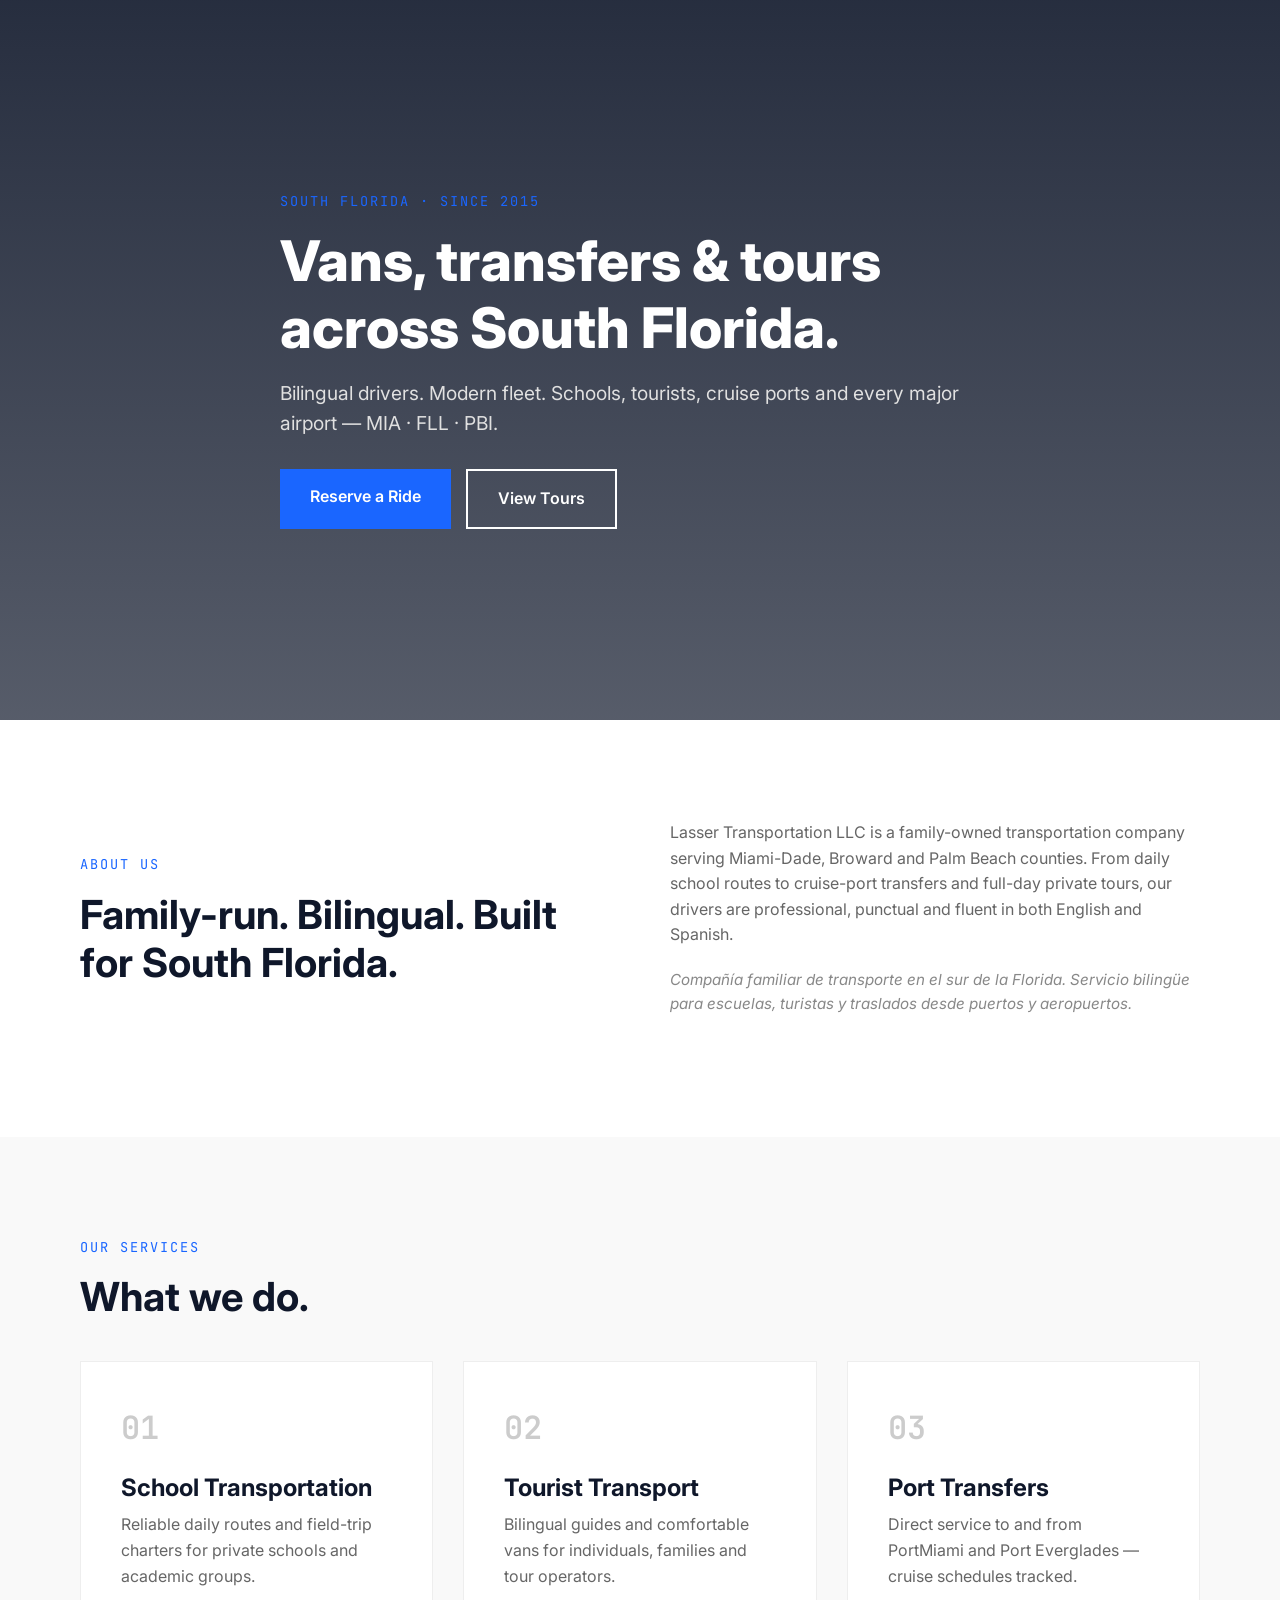
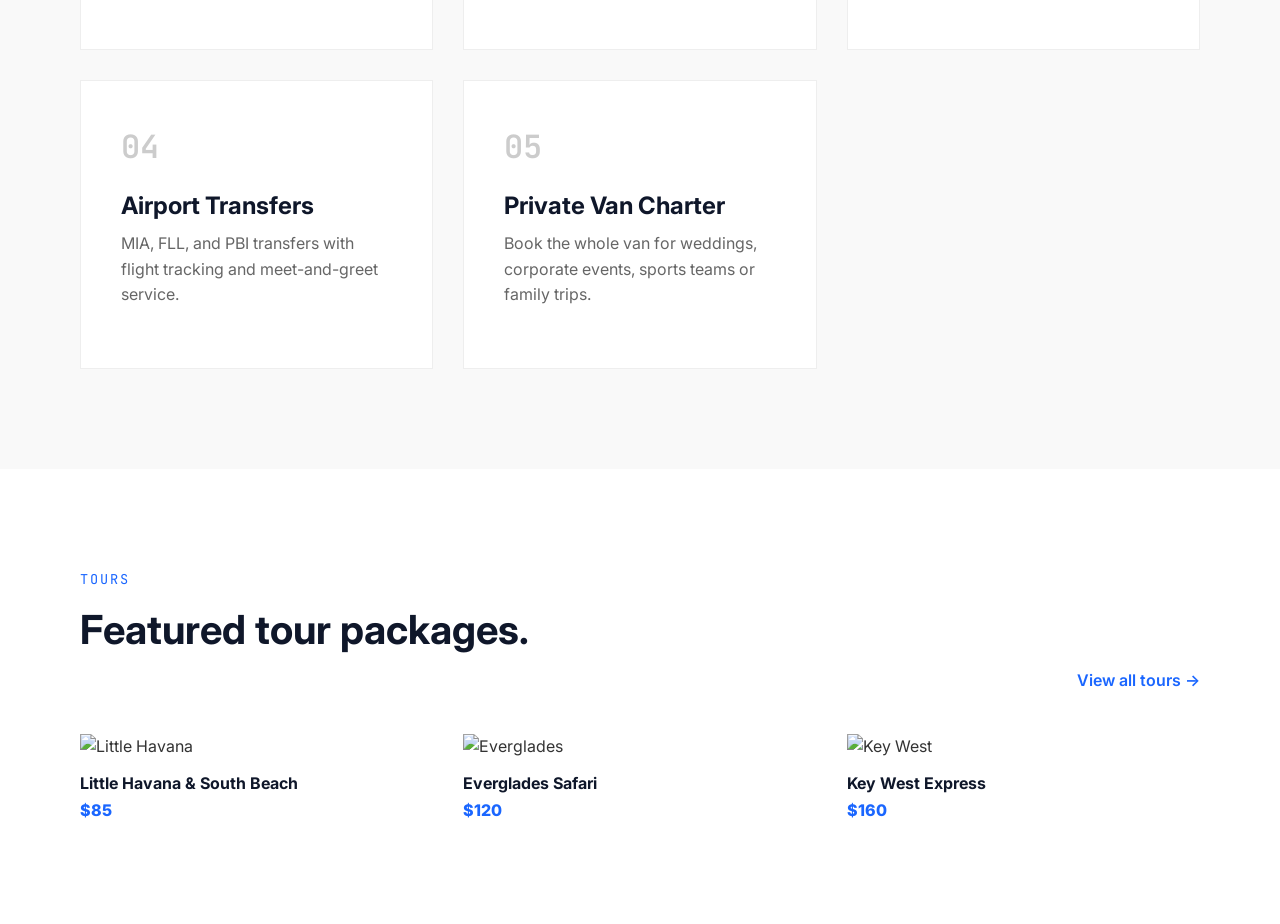
==== index.html @ 079dce26 "no more se also header fix" ====
<!DOCTYPE html>
<html lang="en">
<head>
  <meta charset="UTF-8" />
  <meta name="viewport" content="width=device-width, initial-scale=1.0" />
  <title>Lasser Transportation LLC — South Florida Vans, Tours & Transfers</title>
  
  <!-- FAVICON -->
  <link rel="icon" type="image/png" href="https://cdn.shopify.com/s/files/1/0771/9652/5726/files/bus-icon.png-modified.png?v=1783142462" />

  <meta name="description" content="Bilingual South Florida transportation: school routes, tourist tours, and airport/port transfers from Miami, Fort Lauderdale, and Palm Beach." />
  <meta property="og:title" content="Lasser Transportation LLC" />
  <meta property="og:description" content="Bilingual South Florida vans, tours, and airport/port transfers." />
  <meta property="og:type" content="website" />
  <link rel="canonical" href="https://lassertransportation.com/" />
  <link rel="preconnect" href="https://fonts.googleapis.com" />
  <link rel="preconnect" href="https://fonts.gstatic.com" crossorigin />
  <link href="https://fonts.googleapis.com/css2?family=Inter:wght@400;500;600;700;800;900&family=JetBrains+Mono:wght@400;600&display=swap" rel="stylesheet" />
  
  <link rel="stylesheet" href="css/style.css?v=9" />
</head>
<body>
  
  <div id="header-placeholder"></div>

  <section class="hero">
    <div class="hero-bg" style="background-image:url('https://images.unsplash.com/photo-1544620347-c4fd4a3d5957?w=1600&q=80');"></div>
    <div class="hero-overlay"></div>
    <div class="container hero-content">
      <span class="eyebrow">South Florida · Since 2015</span>
      <h1>Vans, transfers &amp; tours across South Florida.</h1>
      <p>Bilingual drivers. Modern fleet. Schools, tourists, cruise ports and every major airport — MIA · FLL · PBI.</p>
      <div class="hero-cta">
        <a href="bookings.html" class="btn btn-primary">Reserve a Ride</a>
        <a href="tours.html" class="btn btn-outline-light">View Tours</a>
      </div>
    </div>
  </section>

  <section class="section">
    <div class="container about-grid">
      <div>
        <span class="eyebrow dark">About Us</span>
        <h2>Family-run. Bilingual. Built for South Florida.</h2>
      </div>
      <div class="about-text">
        <p>Lasser Transportation LLC is a family-owned transportation company serving Miami-Dade, Broward and Palm Beach counties. From daily school routes to cruise-port transfers and full-day private tours, our drivers are professional, punctual and fluent in both English and Spanish.</p>
        <p class="es"><em>Compañía familiar de transporte en el sur de la Florida. Servicio bilingüe para escuelas, turistas y traslados desde puertos y aeropuertos.</em></p>
      </div>
    </div>
  </section>

  <section class="section section-alt">
    <div class="container">
      <span class="eyebrow dark">Our Services</span>
      <h2 class="section-title">What we do.</h2>
      <div class="services-grid">
        <article class="service-card">
          <span class="num">01</span>
          <h3>School Transportation</h3>
          <p>Reliable daily routes and field-trip charters for private schools and academic groups.</p>
        </article>
        <article class="service-card">
          <span class="num">02</span>
          <h3>Tourist Transport</h3>
          <p>Bilingual guides and comfortable vans for individuals, families and tour operators.</p>
        </article>
        <article class="service-card">
          <span class="num">03</span>
          <h3>Port Transfers</h3>
          <p>Direct service to and from PortMiami and Port Everglades — cruise schedules tracked.</p>
        </article>
        <article class="service-card">
          <span class="num">04</span>
          <h3>Airport Transfers</h3>
          <p>MIA, FLL, and PBI transfers with flight tracking and meet-and-greet service.</p>
        </article>
        <article class="service-card">
          <span class="num">05</span>
          <h3>Private Van Charter</h3>
          <p>Book the whole van for weddings, corporate events, sports teams or family trips.</p>
        </article>
      </div>
    </div>
  </section>

  <section class="section">
    <div class="container">
      <div class="row-between">
        <div>
          <span class="eyebrow dark">Tours</span>
          <h2 class="section-title">Featured tour packages.</h2>
        </div>
        <a href="tours.html" class="link-arrow">View all tours →</a>
      </div>
      <div class="tour-preview">
        <a href="tours.html" class="tour-thumb">
          <img src="https://images.unsplash.com/photo-1535498730771-e735b998cd64?w=800&q=80" alt="Little Havana" />
          <h4>Little Havana &amp; South Beach</h4><span>$85</span>
        </a>
        <a href="tours.html" class="tour-thumb">
          <img src="https://images.unsplash.com/photo-1509316785289-025f5b846b35?w=800&q=80" alt="Everglades" />
          <h4>Everglades Safari</h4><span>$120</span>
        </a>
        <a href="tours.html" class="tour-thumb">
          <img src="https://images.unsplash.com/photo-1590419690008-905895e8fe0d?w=800&q=80" alt="Key West" />
          <h4>Key West Express</h4><span>$160</span>
        </a>
      </div>
    </div>
  </section>

  <div id="footer-placeholder"></div>

  <!-- HIDDEN DUMMY FORM TO FORCE NETLIFY DETECTION -->
  <form name="bookings" netlify hidden>
    <input type="text" name="name" />
    <input type="email" name="email" />
    <input type="tel" name="phone" />
    <input type="text" name="date" />
    <input type="number" name="passengers" />
    <input type="text" name="service" />
    <input type="text" name="pickup" />
    <input type="text" name="dropoff" />
    <textarea name="notes"></textarea>
  </form>

  <script src="js/main.js"></script>
</body>
</html>
---- css/style.css ----
/* ======================================================= */
/* 1. BASE VARIABLES & EXACT THEME COLORS                  */
/* ======================================================= */
:root {
  --nav-dark: #0f172a; 
  --brand-blue: #1a66ff; 
  --text-dark: #333333;
  --text-light: #666666;
  --bg-light: #f9f9f9;
  --white: #ffffff;
  --font-main: 'Inter', Arial, sans-serif;
  --font-mono: 'JetBrains Mono', monospace;
}

* {
  margin: 0;
  padding: 0;
  box-sizing: border-box;
}

body {
  font-family: var(--font-main);
  color: var(--text-dark);
  line-height: 1.6;
  background-color: var(--white);
  overflow-x: hidden;
}

.container {
  max-width: 1200px;
  margin: 0 auto;
  padding: 0 40px;
}

/* ======================================================= */
/* 2. TYPOGRAPHY & BUTTONS                                 */
/* ======================================================= */
h1, h2, h3, h4 {
  color: var(--nav-dark);
  line-height: 1.2;
  margin-bottom: 15px;
}

h1 { font-size: 3.5rem; font-weight: 800; color: var(--white); }
h2 { font-size: 2.5rem; font-weight: 700; }
h3 { font-size: 1.5rem; font-weight: 700; margin-bottom: 10px; }

p { margin-bottom: 20px; color: var(--text-light); }
p.es { color: #888; font-size: 0.95rem; }

.eyebrow {
  display: block;
  font-family: var(--font-mono);
  font-size: 0.85rem;
  text-transform: uppercase;
  letter-spacing: 2px;
  color: var(--brand-blue); 
  margin-bottom: 15px;
}
.eyebrow.dark { color: var(--brand-blue); }

.btn {
  display: inline-block;
  padding: 15px 30px;
  font-weight: 600;
  text-decoration: none;
  transition: all 0.3s ease;
  cursor: pointer;
  border-radius: 0; 
}
.btn-primary {
  background-color: var(--brand-blue); 
  color: var(--white);
}
.btn-primary:hover {
  background-color: #0d4ed8; 
}
.btn-outline-light {
  border: 2px solid var(--white);
  color: var(--white);
}
.btn-outline-light:hover {
  background-color: var(--white);
  color: var(--nav-dark);
}

.link-arrow {
  color: var(--brand-blue);
  text-decoration: none;
  font-weight: 600;
}
.link-arrow:hover { text-decoration: underline; }

/* ======================================================= */
/* 3. NEW DESKTOP HEADER (EXACT 3-COLUMN IMAGE MATCH)      */
/* ======================================================= */
.site-header {
  background-color: #ffffff;
  width: 100%;
  border-bottom: 1px solid #e2e8f0;
  position: relative;
  z-index: 9999;
}

.header-inner {
  display: flex;
  justify-content: space-between;
  align-items: center;
  padding: 0 40px; 
  height: 90px; 
  max-width: 100%;
}

.header-left { flex: 1; display: flex; justify-content: flex-start; }
.header-center { flex: 1; display: flex; justify-content: center; }
.header-right { flex: 1; display: flex; justify-content: flex-end; align-items: center; gap: 20px; }

.nav-logo {
  font-size: 22px;
  font-weight: 900;
  color: #0f172a; 
  text-decoration: none;
  letter-spacing: -0.5px;
}
.logo-llc {
  color: #1a66ff; 
}

.nav-links {
  display: flex;
  gap: 35px;
}
.nav-links a {
  text-decoration: none;
  color: #0f172a;
  font-weight: 700;
  font-size: 13px;
  letter-spacing: 1.5px;
}
.nav-links a:hover, .nav-links a.active {
  color: #1a66ff;
}

.lang-toggle {
  display: inline-flex;
  background-color: #f1f5f9;
  border-radius: 30px;
  padding: 4px;
}
.lang-toggle a {
  text-decoration: none;
  color: #94a3b8;
  font-weight: 800;
  font-size: 11px;
  padding: 8px 16px;
  border-radius: 20px;
  transition: all 0.2s ease;
}
.lang-toggle a.active {
  background-color: #ffffff;
  color: #0f172a;
  box-shadow: 0 1px 3px rgba(0,0,0,0.1);
}

.btn-reserve {
  background-color: #0f172a;
  color: #ffffff;
  text-decoration: none;
  font-weight: 800;
  font-size: 12px;
  letter-spacing: 2px;
  padding: 16px 32px;
  border-radius: 0;
  transition: background 0.3s;
}
.btn-reserve:hover {
  background-color: #000000;
}

/* ======================================================= */
/* 4. HERO SECTION                                         */
/* ======================================================= */
.hero {
  position: relative;
  min-height: 80vh;
  display: flex;
  align-items: center;
}
.hero-bg {
  position: absolute;
  top: 0; left: 0; width: 100%; height: 100%;
  background-size: cover;
  background-position: center;
}
.hero-overlay {
  position: absolute;
  top: 0; left: 0; width: 100%; height: 100%;
  background: linear-gradient(rgba(15, 23, 42, 0.9), rgba(15, 23, 42, 0.7)); 
}
.hero-content {
  position: relative;
  z-index: 2;
  color: var(--white);
  max-width: 800px;
}
.hero-content p {
  color: #e0e0e0;
  font-size: 1.2rem;
  margin-bottom: 30px;
}
.hero-cta {
  display: flex;
  gap: 15px;
}

/* ======================================================= */
/* 5. SECTIONS & GRIDS                                     */
/* ======================================================= */
.section { padding: 100px 0; }
.section-alt { background-color: var(--bg-light); }
.section-title { margin-bottom: 40px; }

.row-between {
  display: flex;
  justify-content: space-between;
  align-items: flex-end;
  margin-bottom: 40px;
}

.about-grid {
  display: grid;
  grid-template-columns: 1fr 1fr;
  gap: 60px;
  align-items: center;
}

.services-grid {
  display: grid;
  grid-template-columns: repeat(auto-fit, minmax(300px, 1fr));
  gap: 30px;
}
.service-card {
  background: var(--white);
  padding: 40px;
  border: 1px solid #eee;
  border-radius: 0;
  transition: transform 0.3s, box-shadow 0.3s;
}
.service-card:hover {
  transform: translateY(-5px);
  box-shadow: 0 10px 30px rgba(0,0,0,0.05);
}
.service-card .num {
  font-family: var(--font-mono);
  color: #cccccc;
  font-size: 2rem;
  font-weight: 600;
  display: block;
  margin-bottom: 20px;
}

.tour-preview {
  display: grid;
  grid-template-columns: repeat(3, 1fr);
  gap: 30px;
}
.tour-thumb {
  text-decoration: none;
  color: inherit;
  display: block;
}
.tour-thumb img {
  width: 100%;
  height: 250px;
  object-fit: cover;
  border-radius: 0;
  margin-bottom: 15px;
}
.tour-thumb h4 { margin-bottom: 5px; }
.tour-thumb span { color: var(--brand-blue); font-weight: 800; }

/* ======================================================= */
/* 6. DESKTOP PROTECTION (HIDES MOBILE MENUS ON DESKTOP)   */
/* ======================================================= */
.custom-mobile-btn,
.custom-mobile-menu,
.mobile-menu-btn {
  display: none !important;
}

/* ======================================================= */
/* 7. STRICTLY MOBILE OVERRIDES (PHONES & TABLETS ONLY)    */
/* ======================================================= */
@media screen and (max-width: 992px) {
  
  html, body {
    overflow-x: hidden !important;
    width: 100vw !important;
    max-width: 100% !important;
  }
  
  .site-header {
    width: 100% !important;
  }

  /* Organize the top bar */
  .header-inner {
    padding: 15px 20px !important; 
    height: auto !important;
    display: flex !important;
    justify-content: space-between !important; 
    align-items: center !important;
    flex-wrap: nowrap !important;
  }
  
  /* Size the logo down slightly */
  .nav-logo {
    font-size: 17px !important;
    white-space: nowrap !important;
  }

  /* Completely hide the big desktop text links */
  .nav-links {
    display: none !important; 
  }
  
  /* DECLUTTER: Hide everything on the right side by default */
  .header-right > * {
    display: none !important;
  }

  /* SHOW ONLY: Our specific, clean hamburger menu icon */
  .header-right .custom-mobile-btn {
    display: block !important;
    background: transparent !important;
    border: none !important;
    font-size: 28px !important;
    color: #0f172a !important;
    cursor: pointer !important;
    padding: 0 !important;
    margin: 0 !important;
    line-height: 1 !important;
  }

  /* The Dropdown Menu styling (Clean, dark, elegant) */
  .custom-mobile-menu {
    display: none !important; 
    position: absolute;
    top: 100%;
    left: 0;
    width: 100%;
    background-color: #0f172a;
    flex-direction: column;
    text-align: center;
    padding: 10px 0;
    box-shadow: 0 10px 20px rgba(0,0,0,0.2);
    z-index: 99999;
  }
  
  /* Shown when the button is clicked */
  .custom-mobile-menu.active {
    display: flex !important;
  }
  
  .custom-mobile-menu a {
    color: #ffffff;
    font-size: 14px;
    font-weight: 700;
    padding: 15px 20px;
    text-decoration: none;
    border-bottom: 1px solid rgba(255, 255, 255, 0.1);
    text-transform: uppercase;
    letter-spacing: 1px;
  }
  
  .custom-mobile-menu a:last-child {
    border-bottom: none;
  }

  /* Special styling for the cloned Reserve button inside the menu */
  .custom-mobile-menu a.mobile-reserve-link {
    background-color: var(--brand-blue);
    color: var(--white);
    margin: 15px 20px;
    border-radius: 4px;
    border-bottom: none;
    padding: 15px;
  }
  
  h1 { font-size: 2.2rem !important; }
  h2, h2.section-title { font-size: 1.8rem !important; }
  
  .hero-content {
    padding-top: 60px;
    padding-bottom: 60px;
  }
  .hero-cta {
    flex-direction: column;
  }
  
  .about-grid, .services-grid, .tour-preview, .row-between {
    display: flex !important;
    flex-direction: column !important;
    align-items: flex-start !important;
    gap: 30px !important;
  }

  .service-card, .tour-thumb {
    width: 100% !important;
  }
}
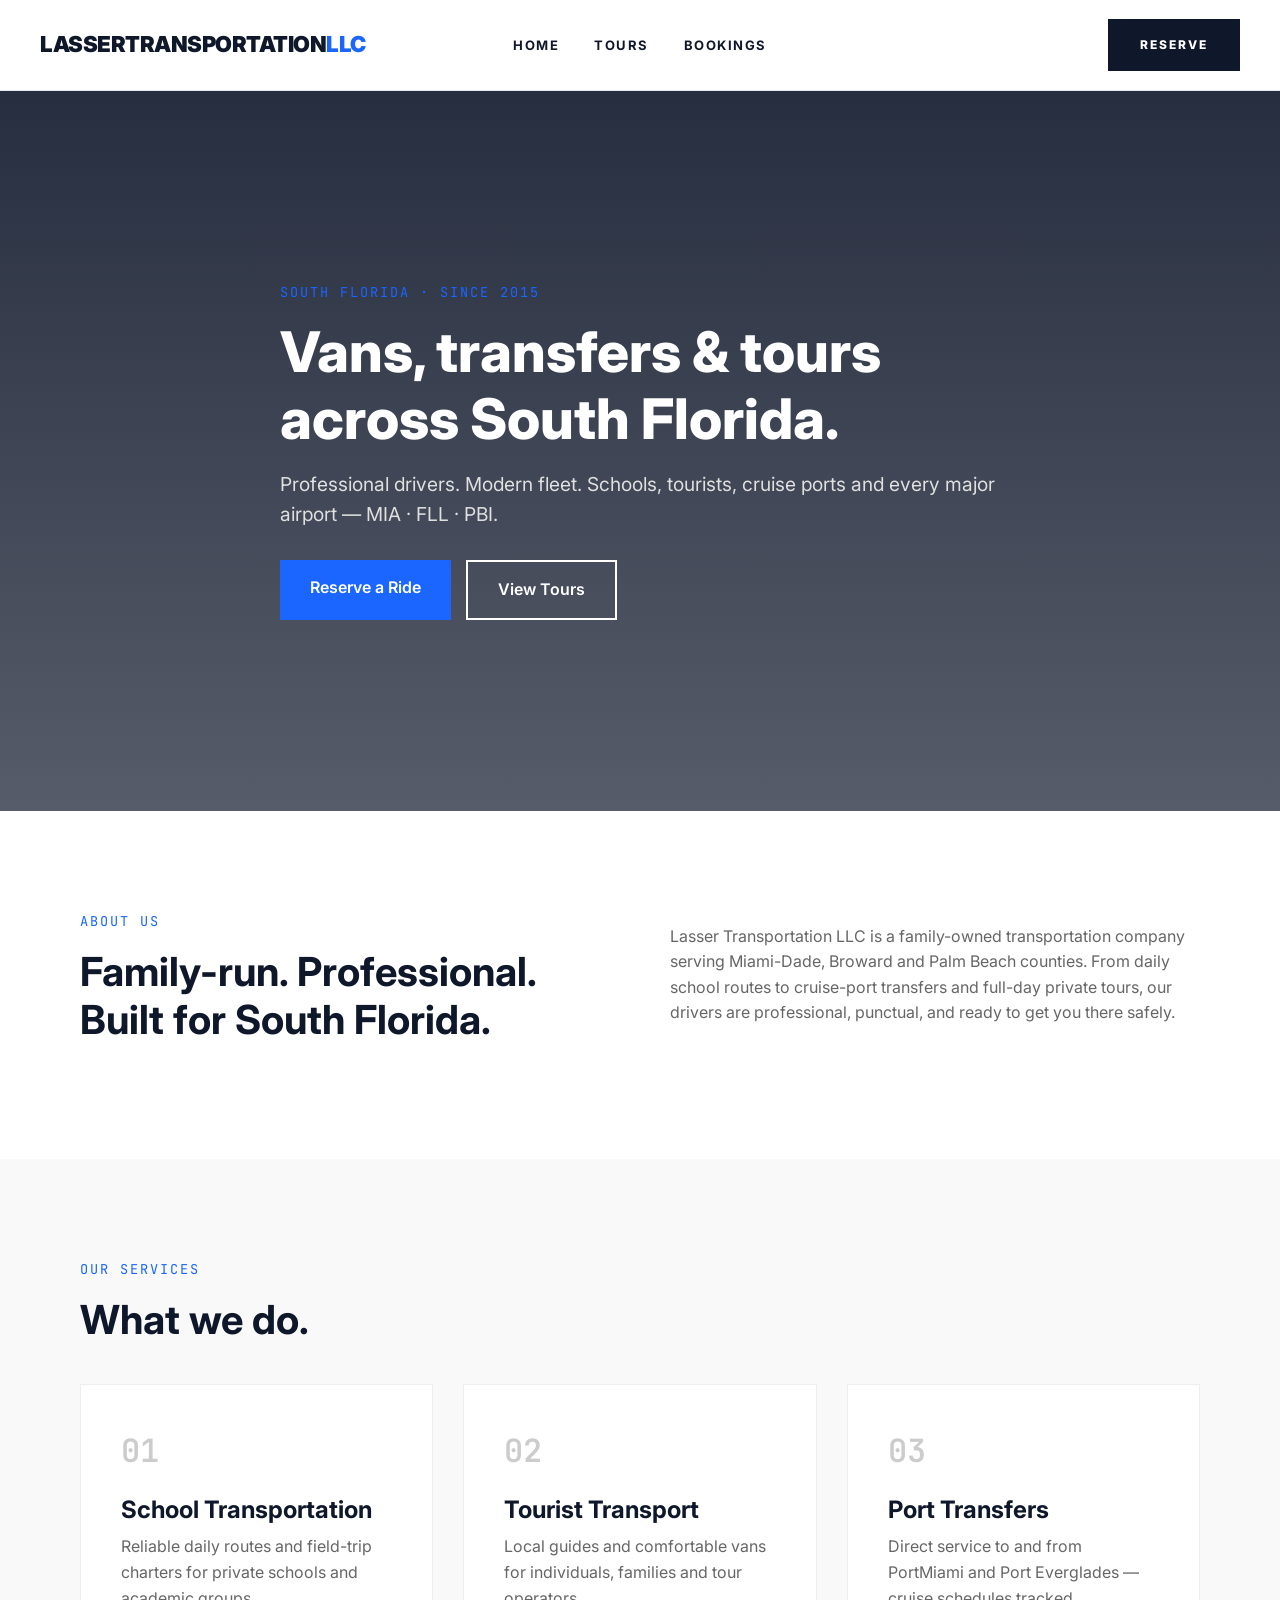
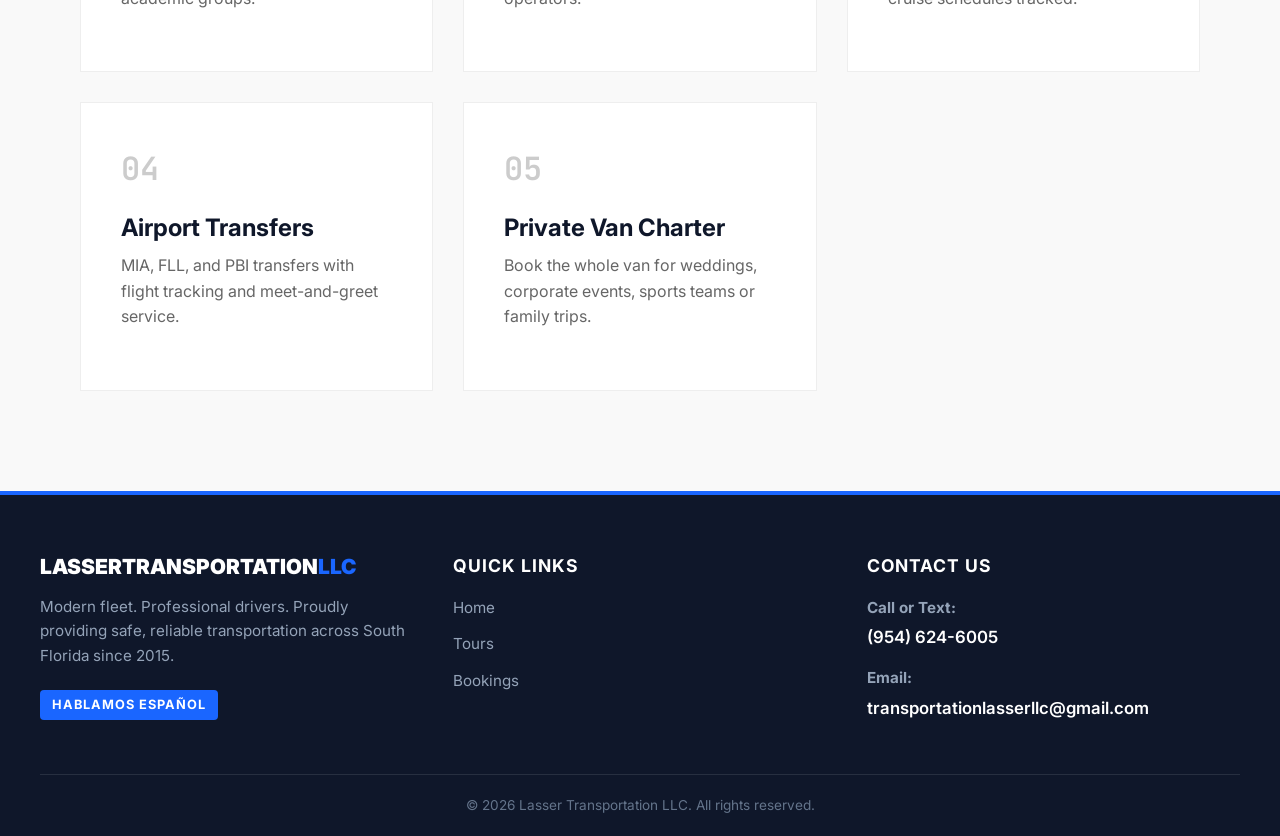
==== commit 857456de: "tours" ====
--- a/index.html
+++ b/index.html
@@ -8,19 +8,20 @@
   <!-- FAVICON -->
   <link rel="icon" type="image/png" href="https://cdn.shopify.com/s/files/1/0771/9652/5726/files/bus-icon.png-modified.png?v=1783142462" />
 
-  <meta name="description" content="Bilingual South Florida transportation: school routes, tourist tours, and airport/port transfers from Miami, Fort Lauderdale, and Palm Beach." />
+  <meta name="description" content="South Florida transportation: school routes, tourist tours, and airport/port transfers from Miami, Fort Lauderdale, and Palm Beach." />
   <meta property="og:title" content="Lasser Transportation LLC" />
-  <meta property="og:description" content="Bilingual South Florida vans, tours, and airport/port transfers." />
+  <meta property="og:description" content="South Florida vans, tours, and airport/port transfers." />
   <meta property="og:type" content="website" />
   <link rel="canonical" href="https://lassertransportation.com/" />
   <link rel="preconnect" href="https://fonts.googleapis.com" />
   <link rel="preconnect" href="https://fonts.gstatic.com" crossorigin />
   <link href="https://fonts.googleapis.com/css2?family=Inter:wght@400;500;600;700;800;900&family=JetBrains+Mono:wght@400;600&display=swap" rel="stylesheet" />
   
-  <link rel="stylesheet" href="css/style.css?v=9" />
+  <link rel="stylesheet" href="css/style.css?v=11" />
 </head>
 <body>
   
+  <!-- THE HEADER WILL BE INJECTED RIGHT HERE BY MAIN.JS -->
   <div id="header-placeholder"></div>
 
   <section class="hero">
@@ -29,7 +30,7 @@
     <div class="container hero-content">
       <span class="eyebrow">South Florida · Since 2015</span>
       <h1>Vans, transfers &amp; tours across South Florida.</h1>
-      <p>Bilingual drivers. Modern fleet. Schools, tourists, cruise ports and every major airport — MIA · FLL · PBI.</p>
+      <p>Professional drivers. Modern fleet. Schools, tourists, cruise ports and every major airport — MIA · FLL · PBI.</p>
       <div class="hero-cta">
         <a href="bookings.html" class="btn btn-primary">Reserve a Ride</a>
         <a href="tours.html" class="btn btn-outline-light">View Tours</a>
@@ -41,11 +42,10 @@
     <div class="container about-grid">
       <div>
         <span class="eyebrow dark">About Us</span>
-        <h2>Family-run. Bilingual. Built for South Florida.</h2>
+        <h2>Family-run. Professional. Built for South Florida.</h2>
       </div>
       <div class="about-text">
-        <p>Lasser Transportation LLC is a family-owned transportation company serving Miami-Dade, Broward and Palm Beach counties. From daily school routes to cruise-port transfers and full-day private tours, our drivers are professional, punctual and fluent in both English and Spanish.</p>
-        <p class="es"><em>Compañía familiar de transporte en el sur de la Florida. Servicio bilingüe para escuelas, turistas y traslados desde puertos y aeropuertos.</em></p>
+        <p>Lasser Transportation LLC is a family-owned transportation company serving Miami-Dade, Broward and Palm Beach counties. From daily school routes to cruise-port transfers and full-day private tours, our drivers are professional, punctual, and ready to get you there safely.</p>
       </div>
     </div>
   </section>
@@ -63,7 +63,7 @@
         <article class="service-card">
           <span class="num">02</span>
           <h3>Tourist Transport</h3>
-          <p>Bilingual guides and comfortable vans for individuals, families and tour operators.</p>
+          <p>Local guides and comfortable vans for individuals, families and tour operators.</p>
         </article>
         <article class="service-card">
           <span class="num">03</span>
@@ -80,32 +80,6 @@
           <h3>Private Van Charter</h3>
           <p>Book the whole van for weddings, corporate events, sports teams or family trips.</p>
         </article>
-      </div>
-    </div>
-  </section>
-
-  <section class="section">
-    <div class="container">
-      <div class="row-between">
-        <div>
-          <span class="eyebrow dark">Tours</span>
-          <h2 class="section-title">Featured tour packages.</h2>
-        </div>
-        <a href="tours.html" class="link-arrow">View all tours →</a>
-      </div>
-      <div class="tour-preview">
-        <a href="tours.html" class="tour-thumb">
-          <img src="https://images.unsplash.com/photo-1535498730771-e735b998cd64?w=800&q=80" alt="Little Havana" />
-          <h4>Little Havana &amp; South Beach</h4><span>$85</span>
-        </a>
-        <a href="tours.html" class="tour-thumb">
-          <img src="https://images.unsplash.com/photo-1509316785289-025f5b846b35?w=800&q=80" alt="Everglades" />
-          <h4>Everglades Safari</h4><span>$120</span>
-        </a>
-        <a href="tours.html" class="tour-thumb">
-          <img src="https://images.unsplash.com/photo-1590419690008-905895e8fe0d?w=800&q=80" alt="Key West" />
-          <h4>Key West Express</h4><span>$160</span>
-        </a>
       </div>
     </div>
   </section>
--- a/css/style.css
+++ b/css/style.css
@@ -16,6 +16,31 @@
   margin: 0;
   padding: 0;
   box-sizing: border-box;
+}
+
+/* ======================================================= */
+/* CUSTOM SCROLLBAR (Camouflaged & Modern)                 */
+/* ======================================================= */
+html {
+  /* For Firefox */
+  scrollbar-width: thin;
+  scrollbar-color: #cbd5e1 #ffffff; 
+}
+
+/* For Chrome, Edge, and Safari */
+::-webkit-scrollbar {
+  width: 12px; 
+}
+::-webkit-scrollbar-track {
+  background: #ffffff; 
+}
+::-webkit-scrollbar-thumb {
+  background-color: #cbd5e1; 
+  border-radius: 10px;
+  border: 3px solid #ffffff; 
+}
+::-webkit-scrollbar-thumb:hover {
+  background-color: #94a3b8; 
 }
 
 body {
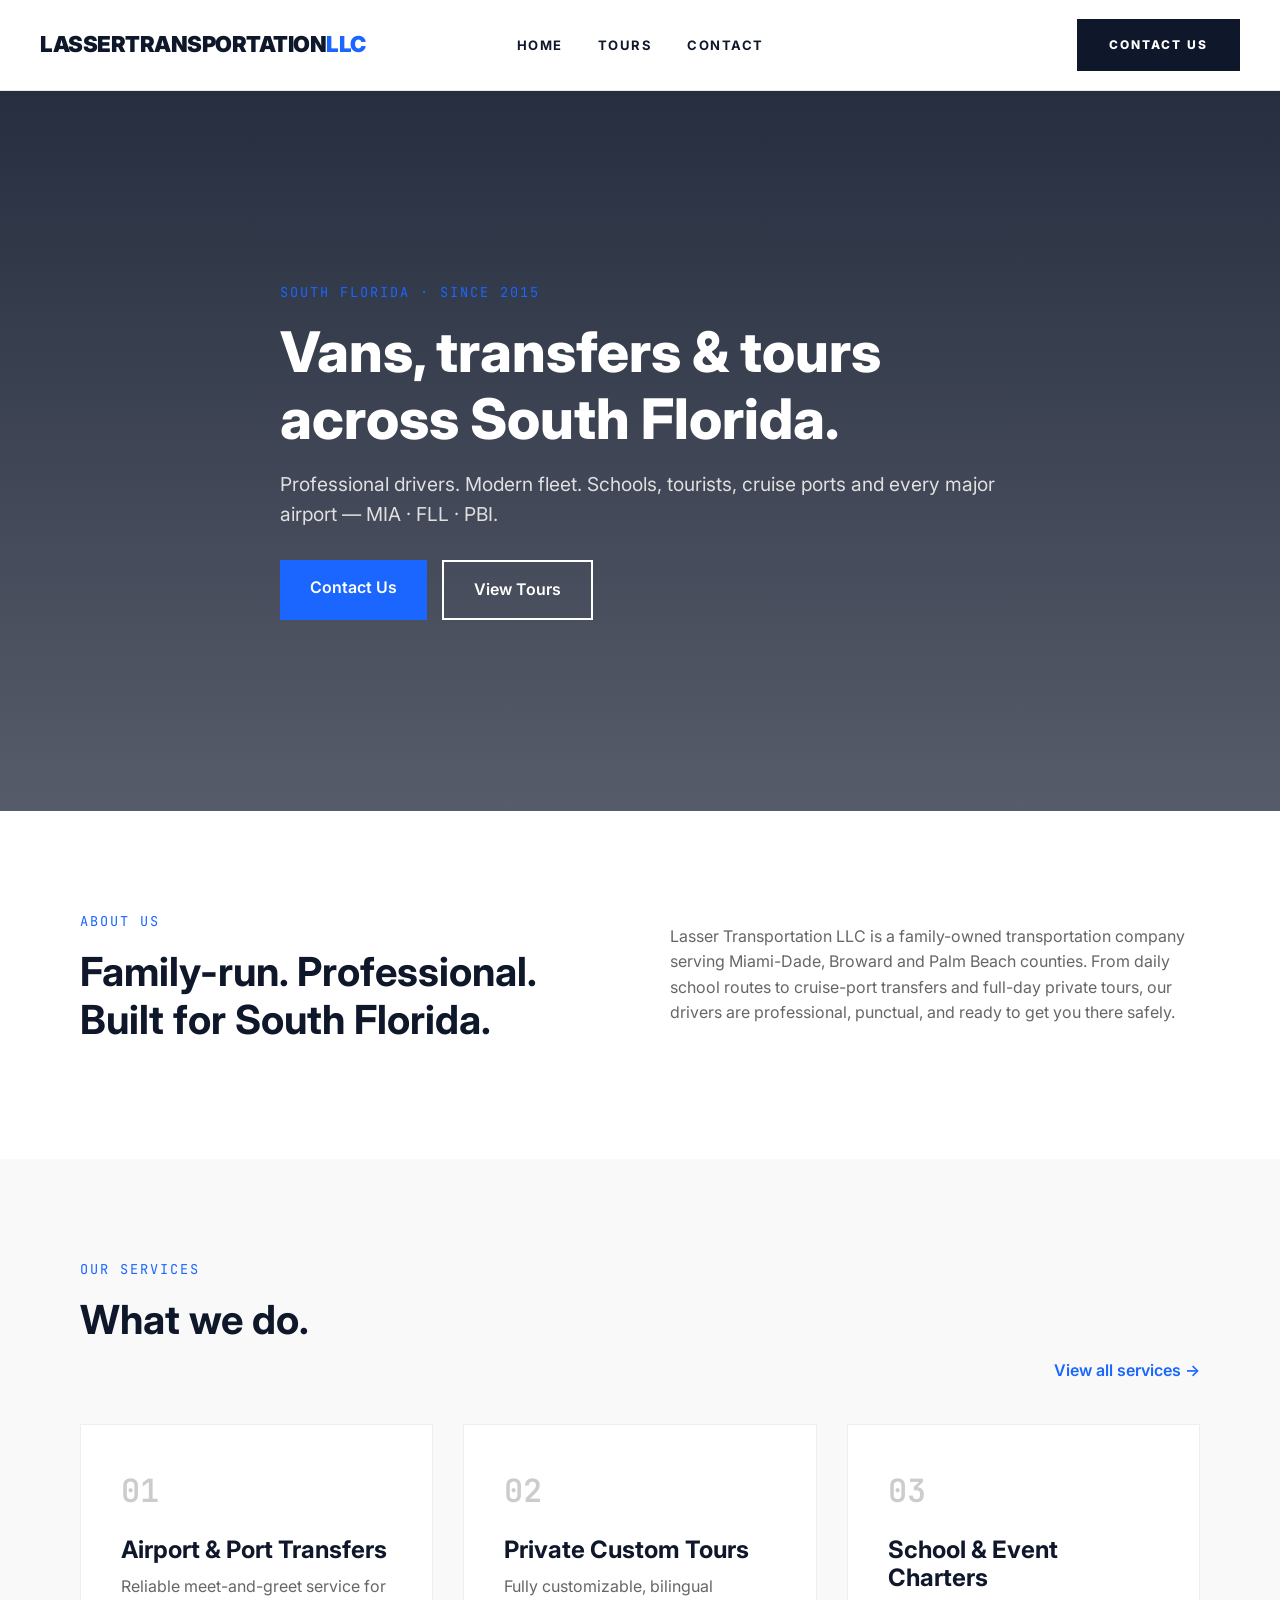
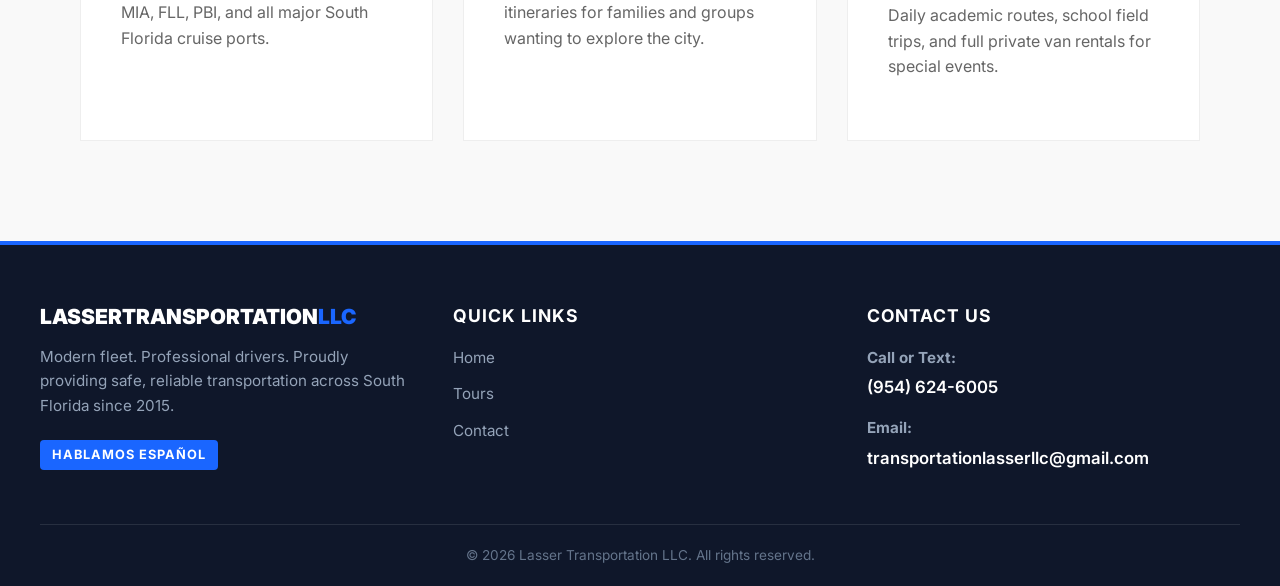
==== commit e0c85204: "index updatr" ====
--- a/index.html
+++ b/index.html
@@ -17,7 +17,8 @@
   <link rel="preconnect" href="https://fonts.gstatic.com" crossorigin />
   <link href="https://fonts.googleapis.com/css2?family=Inter:wght@400;500;600;700;800;900&family=JetBrains+Mono:wght@400;600&display=swap" rel="stylesheet" />
   
-  <link rel="stylesheet" href="css/style.css?v=11" />
+  <!-- CACHE BUSTER -->
+  <link rel="stylesheet" href="css/style.css?v=17" />
 </head>
 <body>
   
@@ -32,7 +33,8 @@
       <h1>Vans, transfers &amp; tours across South Florida.</h1>
       <p>Professional drivers. Modern fleet. Schools, tourists, cruise ports and every major airport — MIA · FLL · PBI.</p>
       <div class="hero-cta">
-        <a href="bookings.html" class="btn btn-primary">Reserve a Ride</a>
+        <!-- UPDATED LINK TO CONTACT PAGE -->
+        <a href="contact.html" class="btn btn-primary">Contact Us</a>
         <a href="tours.html" class="btn btn-outline-light">View Tours</a>
       </div>
     </div>
@@ -50,35 +52,35 @@
     </div>
   </section>
 
+  <!-- REMODELED SERVICES RECAP SECTION -->
   <section class="section section-alt">
     <div class="container">
-      <span class="eyebrow dark">Our Services</span>
-      <h2 class="section-title">What we do.</h2>
+      <div class="row-between">
+        <div>
+          <span class="eyebrow dark">Our Services</span>
+          <h2 class="section-title">What we do.</h2>
+        </div>
+        <!-- LINK READY FOR YOUR NEXT PAGE -->
+        <a href="services.html" class="link-arrow">View all services →</a>
+      </div>
+      
       <div class="services-grid">
         <article class="service-card">
           <span class="num">01</span>
-          <h3>School Transportation</h3>
-          <p>Reliable daily routes and field-trip charters for private schools and academic groups.</p>
+          <h3>Airport & Port Transfers</h3>
+          <p>Reliable meet-and-greet service for MIA, FLL, PBI, and all major South Florida cruise ports.</p>
         </article>
+        
         <article class="service-card">
           <span class="num">02</span>
-          <h3>Tourist Transport</h3>
-          <p>Local guides and comfortable vans for individuals, families and tour operators.</p>
+          <h3>Private Custom Tours</h3>
+          <p>Fully customizable, bilingual itineraries for families and groups wanting to explore the city.</p>
         </article>
+        
         <article class="service-card">
           <span class="num">03</span>
-          <h3>Port Transfers</h3>
-          <p>Direct service to and from PortMiami and Port Everglades — cruise schedules tracked.</p>
-        </article>
-        <article class="service-card">
-          <span class="num">04</span>
-          <h3>Airport Transfers</h3>
-          <p>MIA, FLL, and PBI transfers with flight tracking and meet-and-greet service.</p>
-        </article>
-        <article class="service-card">
-          <span class="num">05</span>
-          <h3>Private Van Charter</h3>
-          <p>Book the whole van for weddings, corporate events, sports teams or family trips.</p>
+          <h3>School & Event Charters</h3>
+          <p>Daily academic routes, school field trips, and full private van rentals for special events.</p>
         </article>
       </div>
     </div>
@@ -86,19 +88,6 @@
 
   <div id="footer-placeholder"></div>
 
-  <!-- HIDDEN DUMMY FORM TO FORCE NETLIFY DETECTION -->
-  <form name="bookings" netlify hidden>
-    <input type="text" name="name" />
-    <input type="email" name="email" />
-    <input type="tel" name="phone" />
-    <input type="text" name="date" />
-    <input type="number" name="passengers" />
-    <input type="text" name="service" />
-    <input type="text" name="pickup" />
-    <input type="text" name="dropoff" />
-    <textarea name="notes"></textarea>
-  </form>
-
   <script src="js/main.js"></script>
 </body>
 </html>
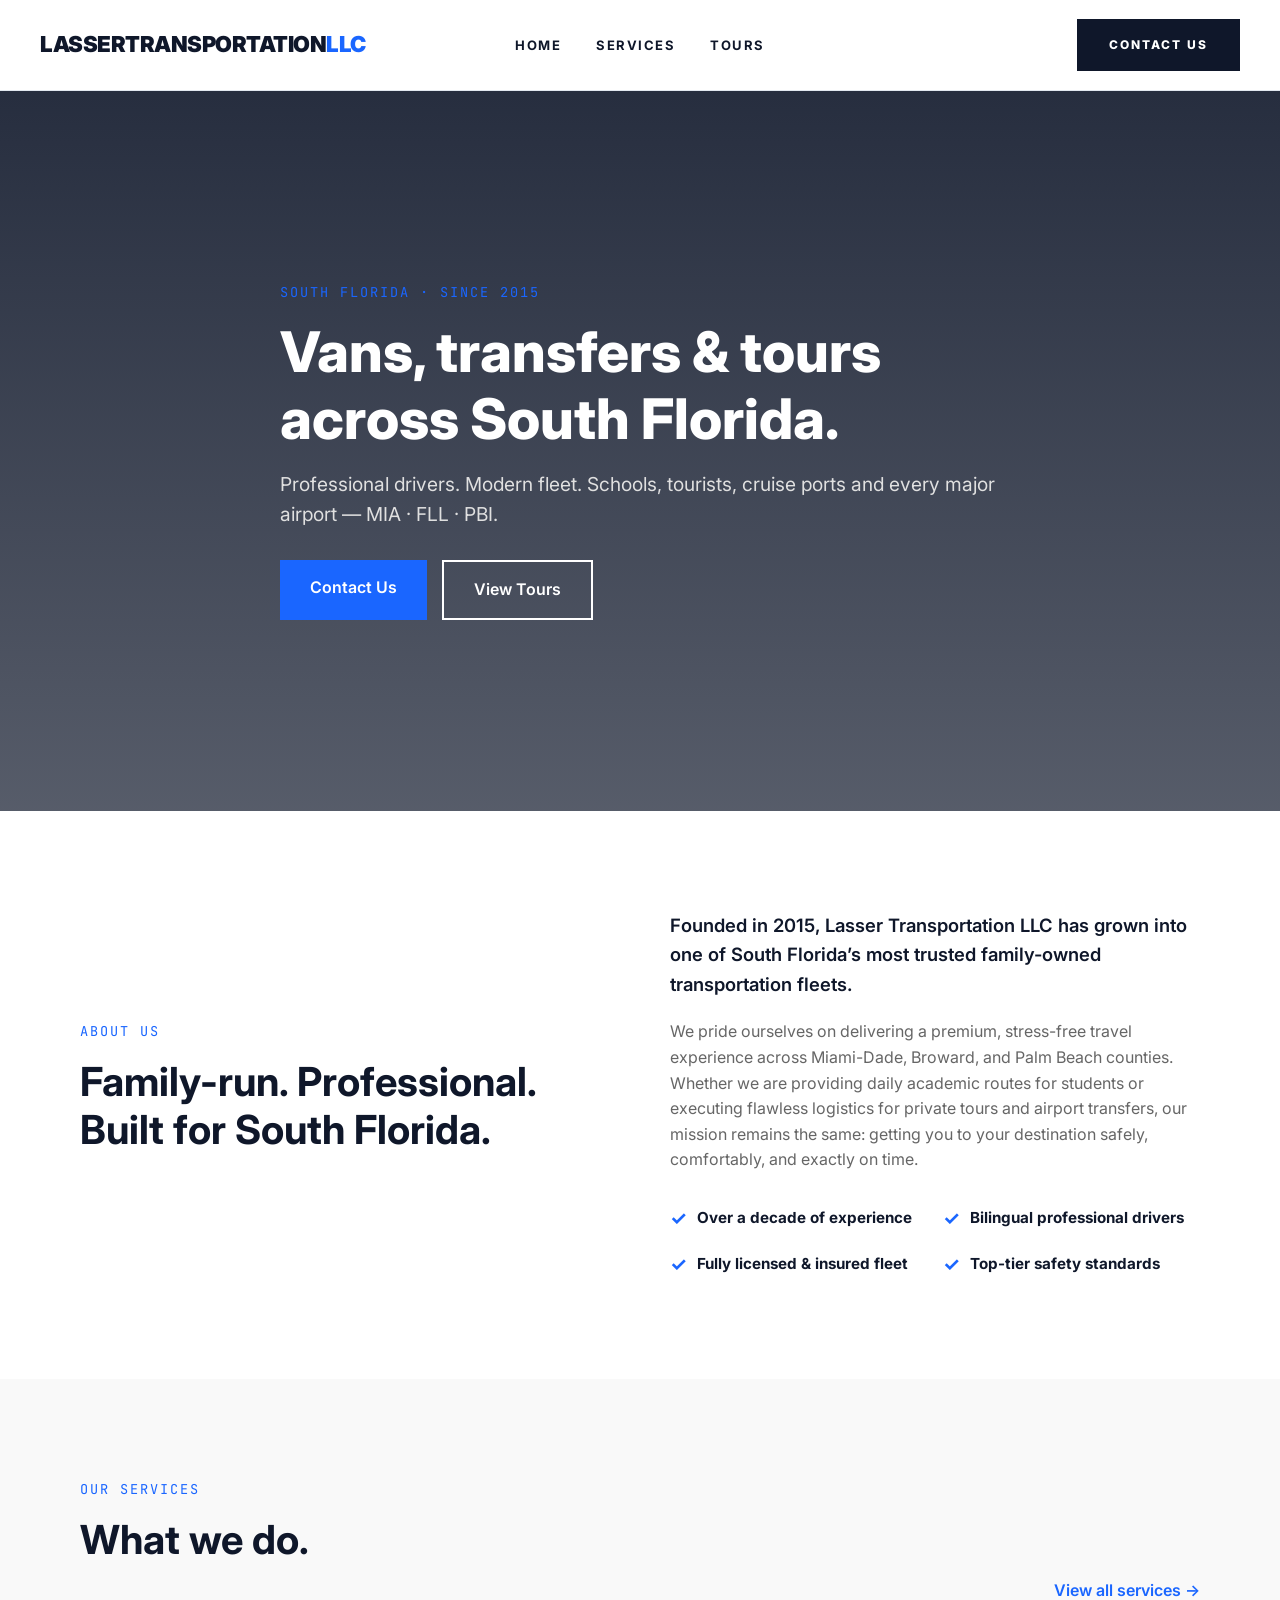
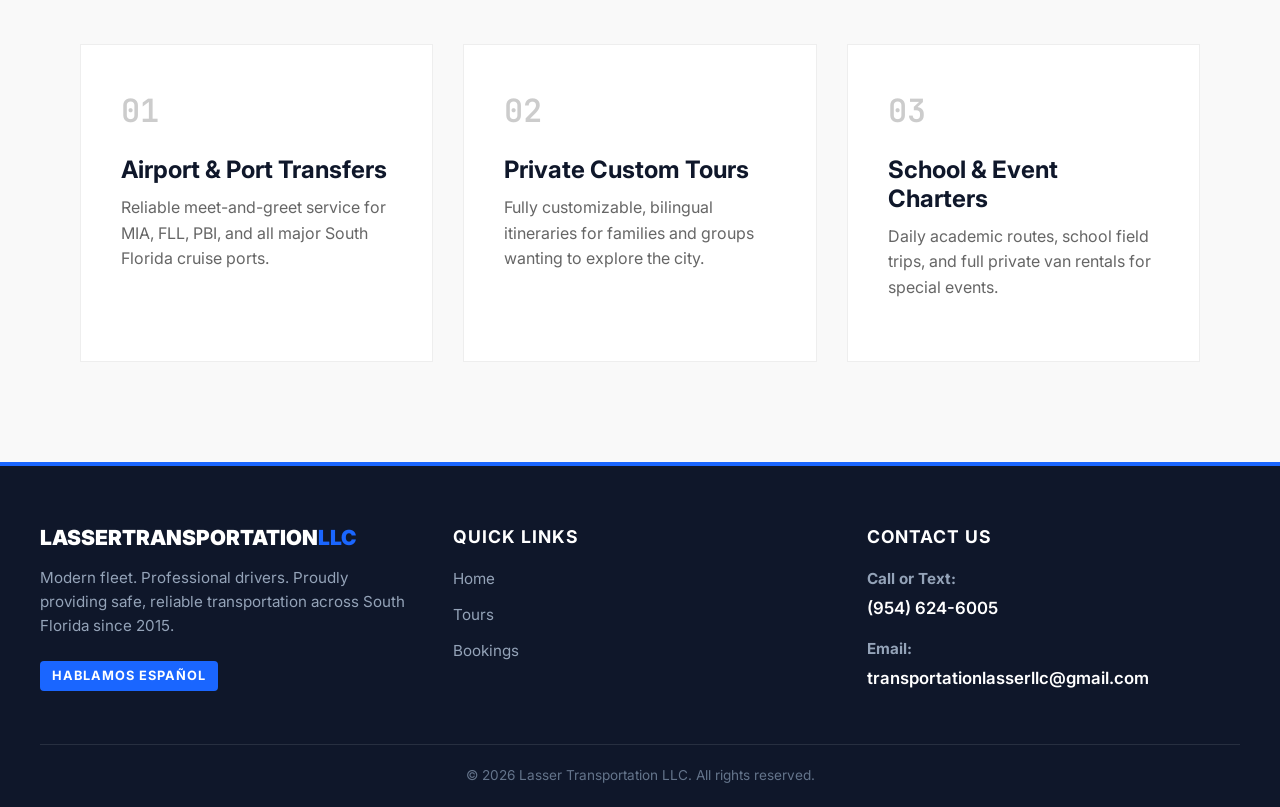
==== commit 86444039: "about au" ====
--- a/index.html
+++ b/index.html
@@ -18,7 +18,7 @@
   <link href="https://fonts.googleapis.com/css2?family=Inter:wght@400;500;600;700;800;900&family=JetBrains+Mono:wght@400;600&display=swap" rel="stylesheet" />
   
   <!-- CACHE BUSTER -->
-  <link rel="stylesheet" href="css/style.css?v=17" />
+  <link rel="stylesheet" href="css/style.css?v=19" />
 </head>
 <body>
   
@@ -33,13 +33,14 @@
       <h1>Vans, transfers &amp; tours across South Florida.</h1>
       <p>Professional drivers. Modern fleet. Schools, tourists, cruise ports and every major airport — MIA · FLL · PBI.</p>
       <div class="hero-cta">
-        <!-- UPDATED LINK TO CONTACT PAGE -->
+        <!-- LINK TO CONTACT PAGE -->
         <a href="contact.html" class="btn btn-primary">Contact Us</a>
         <a href="tours.html" class="btn btn-outline-light">View Tours</a>
       </div>
     </div>
   </section>
 
+  <!-- UPGRADED ABOUT US SECTION -->
   <section class="section">
     <div class="container about-grid">
       <div>
@@ -47,7 +48,28 @@
         <h2>Family-run. Professional. Built for South Florida.</h2>
       </div>
       <div class="about-text">
-        <p>Lasser Transportation LLC is a family-owned transportation company serving Miami-Dade, Broward and Palm Beach counties. From daily school routes to cruise-port transfers and full-day private tours, our drivers are professional, punctual, and ready to get you there safely.</p>
+        <p style="font-size: 1.15rem; color: #0f172a; font-weight: 600; margin-bottom: 20px;">
+          Founded in 2015, Lasser Transportation LLC has grown into one of South Florida’s most trusted family-owned transportation fleets.
+        </p>
+        <p style="margin-bottom: 30px;">
+          We pride ourselves on delivering a premium, stress-free travel experience across Miami-Dade, Broward, and Palm Beach counties. Whether we are providing daily academic routes for students or executing flawless logistics for private tours and airport transfers, our mission remains the same: getting you to your destination safely, comfortably, and exactly on time.
+        </p>
+        
+        <!-- Professional Checkmark Grid -->
+        <ul style="list-style: none; padding: 0; display: grid; grid-template-columns: 1fr 1fr; gap: 15px;">
+          <li style="display: flex; align-items: center; gap: 10px; font-weight: 700; font-size: 0.95rem; color: #0f172a;">
+            <span style="color: #1a66ff; font-size: 1.2rem;">&check;</span> Over a decade of experience
+          </li>
+          <li style="display: flex; align-items: center; gap: 10px; font-weight: 700; font-size: 0.95rem; color: #0f172a;">
+            <span style="color: #1a66ff; font-size: 1.2rem;">&check;</span> Bilingual professional drivers
+          </li>
+          <li style="display: flex; align-items: center; gap: 10px; font-weight: 700; font-size: 0.95rem; color: #0f172a;">
+            <span style="color: #1a66ff; font-size: 1.2rem;">&check;</span> Fully licensed & insured fleet
+          </li>
+          <li style="display: flex; align-items: center; gap: 10px; font-weight: 700; font-size: 0.95rem; color: #0f172a;">
+            <span style="color: #1a66ff; font-size: 1.2rem;">&check;</span> Top-tier safety standards
+          </li>
+        </ul>
       </div>
     </div>
   </section>
--- a/css/style.css
+++ b/css/style.css
@@ -22,12 +22,10 @@
 /* CUSTOM SCROLLBAR (Camouflaged & Modern)                 */
 /* ======================================================= */
 html {
-  /* For Firefox */
   scrollbar-width: thin;
   scrollbar-color: #cbd5e1 #ffffff; 
 }
 
-/* For Chrome, Edge, and Safari */
 ::-webkit-scrollbar {
   width: 12px; 
 }
@@ -117,7 +115,7 @@
 .link-arrow:hover { text-decoration: underline; }
 
 /* ======================================================= */
-/* 3. NEW DESKTOP HEADER (EXACT 3-COLUMN IMAGE MATCH)      */
+/* 3. NEW DESKTOP HEADER                                   */
 /* ======================================================= */
 .site-header {
   background-color: #ffffff;
@@ -166,27 +164,6 @@
   color: #1a66ff;
 }
 
-.lang-toggle {
-  display: inline-flex;
-  background-color: #f1f5f9;
-  border-radius: 30px;
-  padding: 4px;
-}
-.lang-toggle a {
-  text-decoration: none;
-  color: #94a3b8;
-  font-weight: 800;
-  font-size: 11px;
-  padding: 8px 16px;
-  border-radius: 20px;
-  transition: all 0.2s ease;
-}
-.lang-toggle a.active {
-  background-color: #ffffff;
-  color: #0f172a;
-  box-shadow: 0 1px 3px rgba(0,0,0,0.1);
-}
-
 .btn-reserve {
   background-color: #0f172a;
   color: #ffffff;
@@ -264,6 +241,7 @@
   grid-template-columns: repeat(auto-fit, minmax(300px, 1fr));
   gap: 30px;
 }
+
 .service-card {
   background: var(--white);
   padding: 40px;
@@ -328,7 +306,6 @@
     width: 100% !important;
   }
 
-  /* Organize the top bar */
   .header-inner {
     padding: 15px 20px !important; 
     height: auto !important;
@@ -338,23 +315,19 @@
     flex-wrap: nowrap !important;
   }
   
-  /* Size the logo down slightly */
   .nav-logo {
     font-size: 17px !important;
     white-space: nowrap !important;
   }
 
-  /* Completely hide the big desktop text links */
   .nav-links {
     display: none !important; 
   }
   
-  /* DECLUTTER: Hide everything on the right side by default */
   .header-right > * {
     display: none !important;
   }
 
-  /* SHOW ONLY: Our specific, clean hamburger menu icon */
   .header-right .custom-mobile-btn {
     display: block !important;
     background: transparent !important;
@@ -367,7 +340,6 @@
     line-height: 1 !important;
   }
 
-  /* The Dropdown Menu styling (Clean, dark, elegant) */
   .custom-mobile-menu {
     display: none !important; 
     position: absolute;
@@ -382,7 +354,6 @@
     z-index: 99999;
   }
   
-  /* Shown when the button is clicked */
   .custom-mobile-menu.active {
     display: flex !important;
   }
@@ -402,7 +373,6 @@
     border-bottom: none;
   }
 
-  /* Special styling for the cloned Reserve button inside the menu */
   .custom-mobile-menu a.mobile-reserve-link {
     background-color: var(--brand-blue);
     color: var(--white);
@@ -423,14 +393,53 @@
     flex-direction: column;
   }
   
-  .about-grid, .services-grid, .tour-preview, .row-between {
+  /* Generic mobile stacking for other grids */
+  .about-grid, .tour-preview, .row-between {
     display: flex !important;
     flex-direction: column !important;
     align-items: flex-start !important;
     gap: 30px !important;
   }
-
-  .service-card, .tour-thumb {
+  
+  .tour-thumb {
     width: 100% !important;
   }
+
+  /* ======================================================= */
+  /* HORIZONTAL SWIPE CAROUSEL FOR SERVICES (MOBILE ONLY)    */
+  /* ======================================================= */
+  .services-grid {
+    display: flex !important;
+    flex-direction: row !important;
+    flex-wrap: nowrap !important;
+    overflow-x: auto !important;
+    scroll-snap-type: x mandatory;
+    gap: 15px !important;
+    padding-bottom: 20px !important;
+    -webkit-overflow-scrolling: touch;
+    scrollbar-width: none; /* Hides scrollbar in Firefox */
+  }
+  
+  /* Hides scrollbar in Chrome/Safari */
+  .services-grid::-webkit-scrollbar {
+    display: none;
+  }
+
+  /* Compresses the cards to fit perfectly and snap into place */
+  .service-card {
+    min-width: 85% !important; 
+    width: 85% !important;
+    flex-shrink: 0 !important;
+    scroll-snap-align: center;
+    padding: 25px !important; /* Smaller, tighter padding for mobile */
+  }
+
+  .service-card .num {
+    font-size: 1.5rem !important;
+    margin-bottom: 10px !important;
+  }
+
+  .service-card h3 {
+    font-size: 1.2rem !important;
+  }
 }
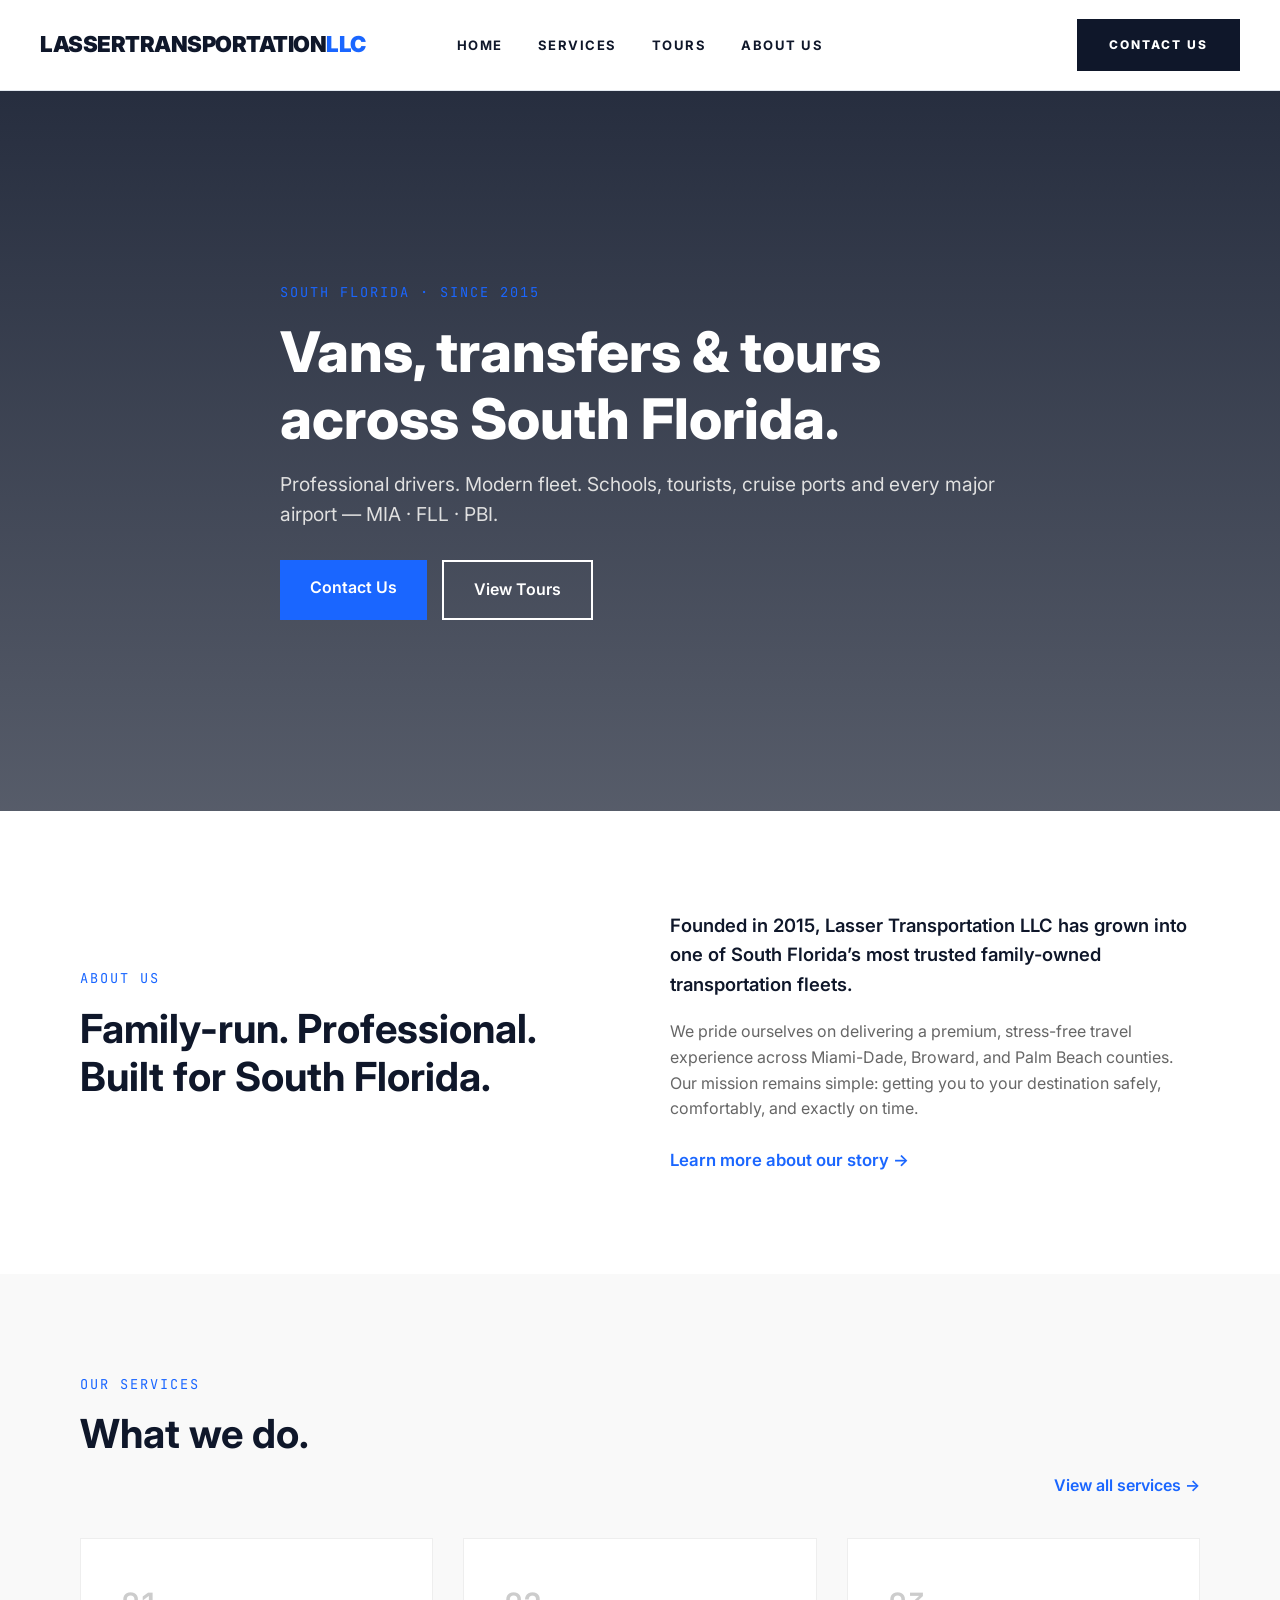
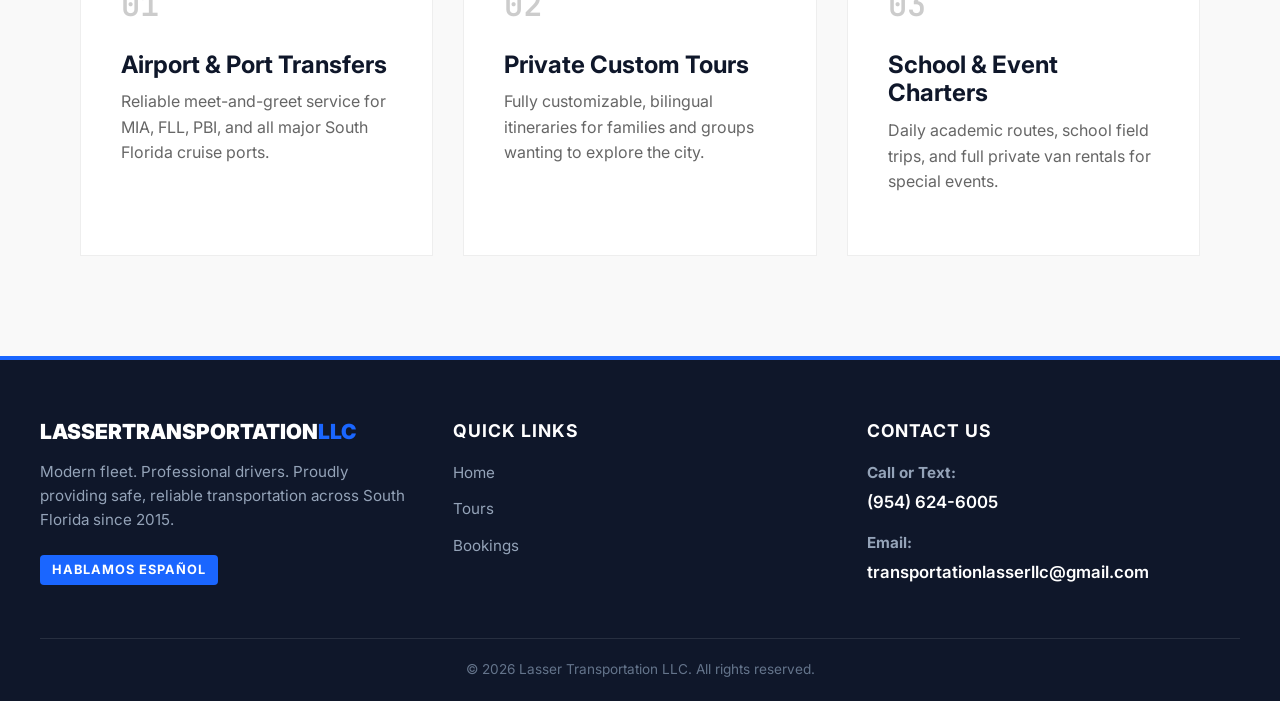
==== commit e72cce22: "about us section" ====
--- a/index.html
+++ b/index.html
@@ -40,7 +40,7 @@
     </div>
   </section>
 
-  <!-- UPGRADED ABOUT US SECTION -->
+  <!-- SIMPLIFIED ABOUT US TEASER -->
   <section class="section">
     <div class="container about-grid">
       <div>
@@ -51,25 +51,12 @@
         <p style="font-size: 1.15rem; color: #0f172a; font-weight: 600; margin-bottom: 20px;">
           Founded in 2015, Lasser Transportation LLC has grown into one of South Florida’s most trusted family-owned transportation fleets.
         </p>
-        <p style="margin-bottom: 30px;">
-          We pride ourselves on delivering a premium, stress-free travel experience across Miami-Dade, Broward, and Palm Beach counties. Whether we are providing daily academic routes for students or executing flawless logistics for private tours and airport transfers, our mission remains the same: getting you to your destination safely, comfortably, and exactly on time.
+        <p style="margin-bottom: 25px;">
+          We pride ourselves on delivering a premium, stress-free travel experience across Miami-Dade, Broward, and Palm Beach counties. Our mission remains simple: getting you to your destination safely, comfortably, and exactly on time.
         </p>
         
-        <!-- Professional Checkmark Grid -->
-        <ul style="list-style: none; padding: 0; display: grid; grid-template-columns: 1fr 1fr; gap: 15px;">
-          <li style="display: flex; align-items: center; gap: 10px; font-weight: 700; font-size: 0.95rem; color: #0f172a;">
-            <span style="color: #1a66ff; font-size: 1.2rem;">&check;</span> Over a decade of experience
-          </li>
-          <li style="display: flex; align-items: center; gap: 10px; font-weight: 700; font-size: 0.95rem; color: #0f172a;">
-            <span style="color: #1a66ff; font-size: 1.2rem;">&check;</span> Bilingual professional drivers
-          </li>
-          <li style="display: flex; align-items: center; gap: 10px; font-weight: 700; font-size: 0.95rem; color: #0f172a;">
-            <span style="color: #1a66ff; font-size: 1.2rem;">&check;</span> Fully licensed & insured fleet
-          </li>
-          <li style="display: flex; align-items: center; gap: 10px; font-weight: 700; font-size: 0.95rem; color: #0f172a;">
-            <span style="color: #1a66ff; font-size: 1.2rem;">&check;</span> Top-tier safety standards
-          </li>
-        </ul>
+        <!-- LINK TO THE NEW ABOUT US PAGE -->
+        <a href="aboutus.html" class="link-arrow" style="font-weight: 600; font-size: 1.05rem;">Learn more about our story &rarr;</a>
       </div>
     </div>
   </section>
@@ -83,7 +70,7 @@
           <h2 class="section-title">What we do.</h2>
         </div>
         <!-- LINK READY FOR YOUR NEXT PAGE -->
-        <a href="services.html" class="link-arrow">View all services →</a>
+        <a href="services.html" class="link-arrow">View all services &rarr;</a>
       </div>
       
       <div class="services-grid">
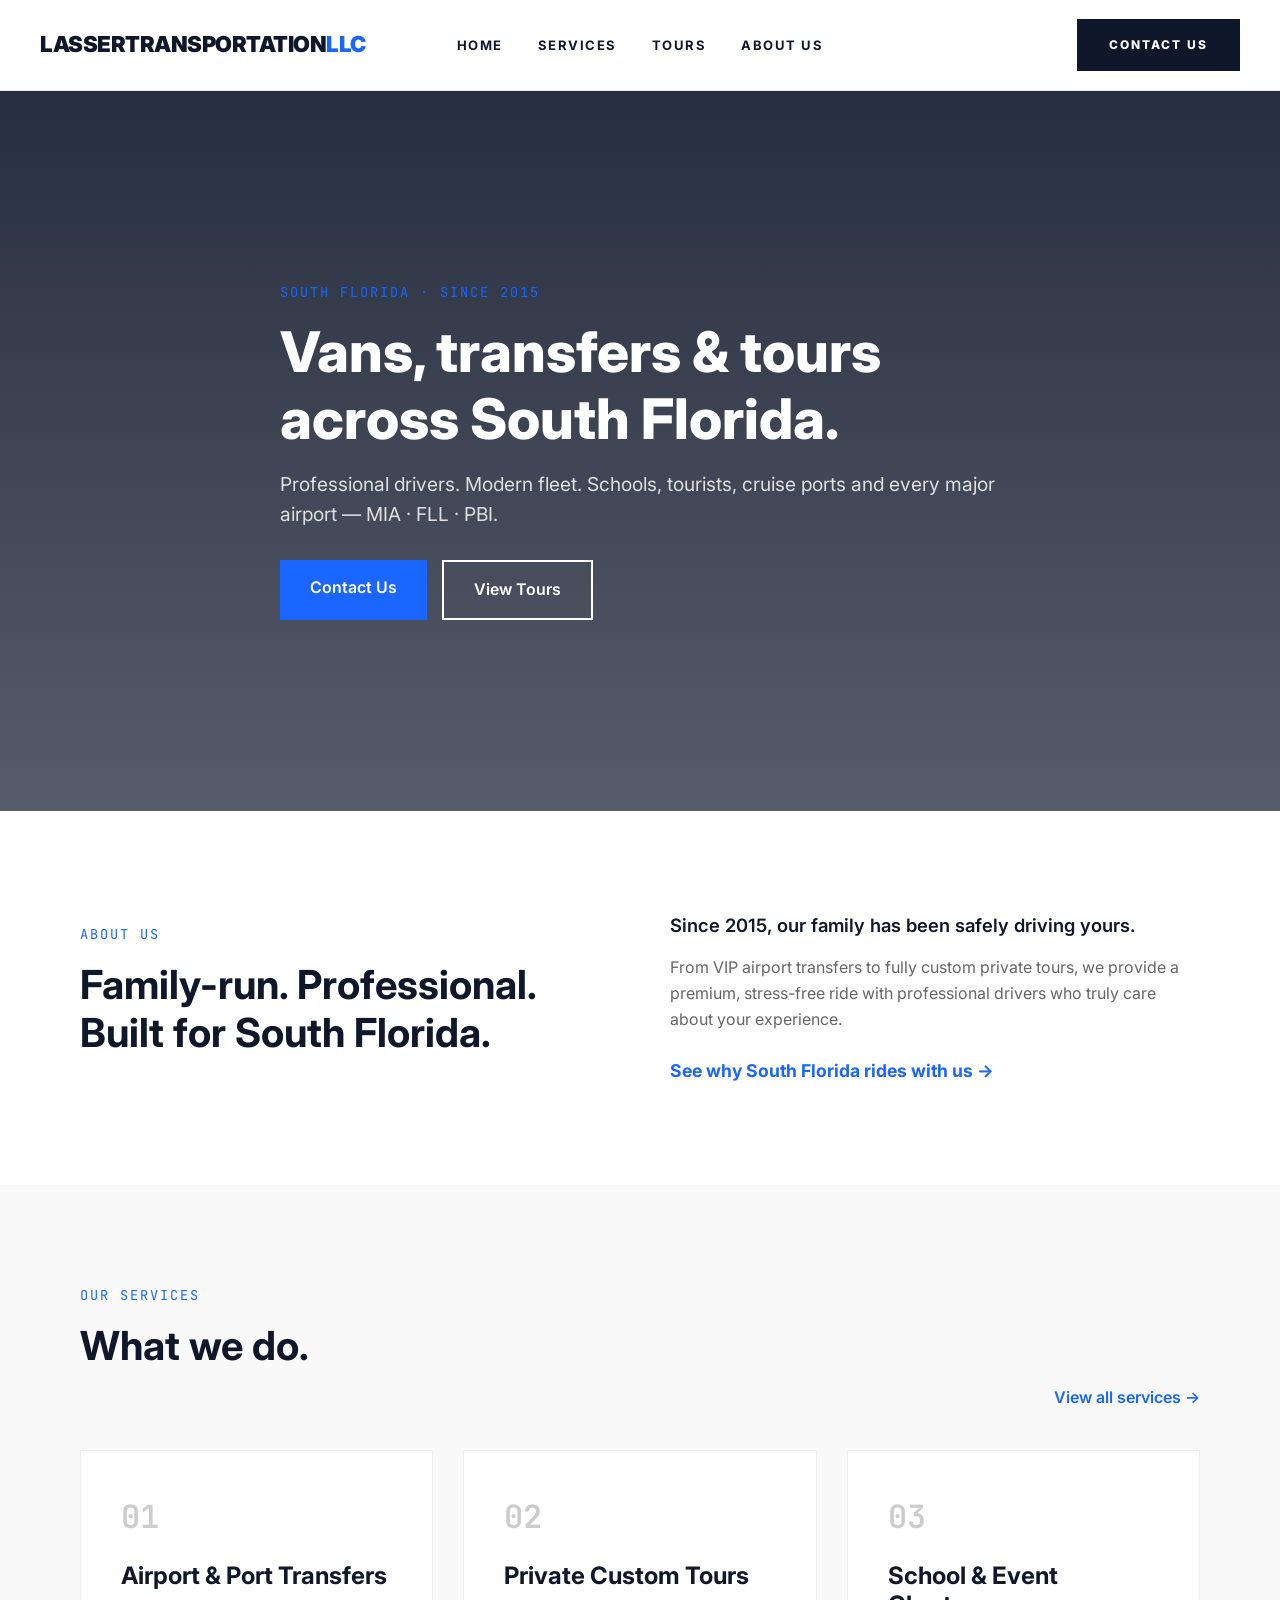
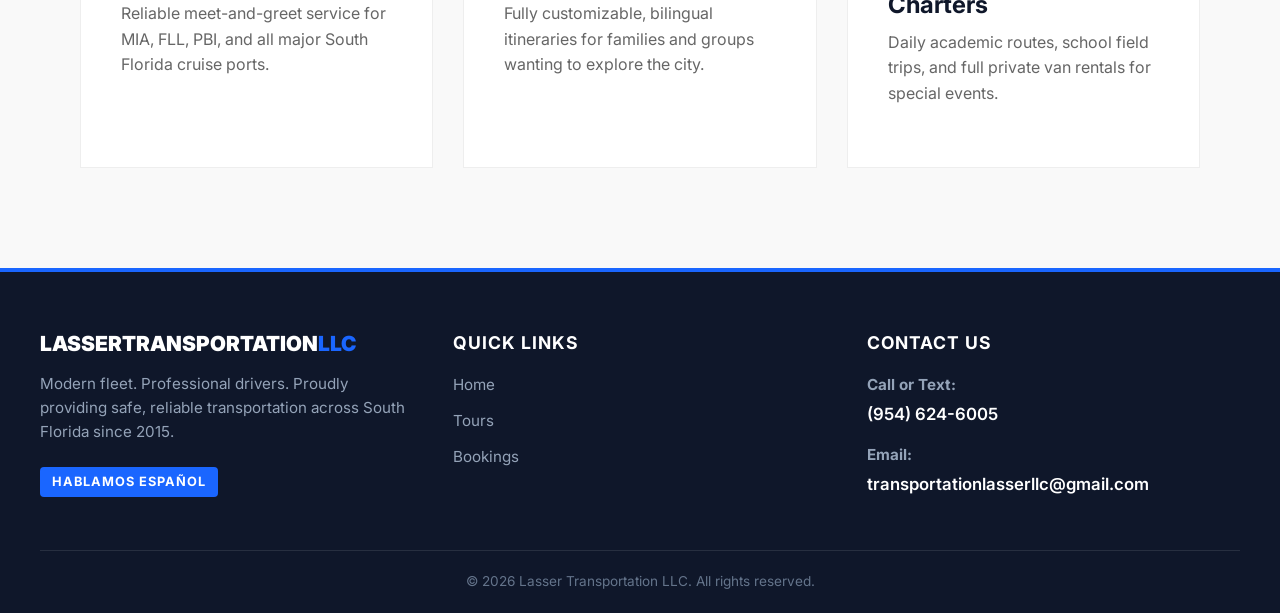
==== commit dace4a71: "section" ====
--- a/index.html
+++ b/index.html
@@ -40,7 +40,7 @@
     </div>
   </section>
 
-  <!-- SIMPLIFIED ABOUT US TEASER -->
+  <!-- PUNCHIER ABOUT US TEASER -->
   <section class="section">
     <div class="container about-grid">
       <div>
@@ -48,15 +48,15 @@
         <h2>Family-run. Professional. Built for South Florida.</h2>
       </div>
       <div class="about-text">
-        <p style="font-size: 1.15rem; color: #0f172a; font-weight: 600; margin-bottom: 20px;">
-          Founded in 2015, Lasser Transportation LLC has grown into one of South Florida’s most trusted family-owned transportation fleets.
+        <p style="font-size: 1.15rem; color: #0f172a; font-weight: 600; margin-bottom: 15px;">
+          Since 2015, our family has been safely driving yours.
         </p>
         <p style="margin-bottom: 25px;">
-          We pride ourselves on delivering a premium, stress-free travel experience across Miami-Dade, Broward, and Palm Beach counties. Our mission remains simple: getting you to your destination safely, comfortably, and exactly on time.
+          From VIP airport transfers to fully custom private tours, we provide a premium, stress-free ride with professional drivers who truly care about your experience. 
         </p>
         
-        <!-- LINK TO THE NEW ABOUT US PAGE -->
-        <a href="aboutus.html" class="link-arrow" style="font-weight: 600; font-size: 1.05rem;">Learn more about our story &rarr;</a>
+        <!-- ATTENTION-GRABBING LINK TO THE NEW ABOUT US PAGE -->
+        <a href="aboutus.html" class="link-arrow" style="font-weight: 700; font-size: 1.1rem; color: #1a66ff;">See why South Florida rides with us &rarr;</a>
       </div>
     </div>
   </section>
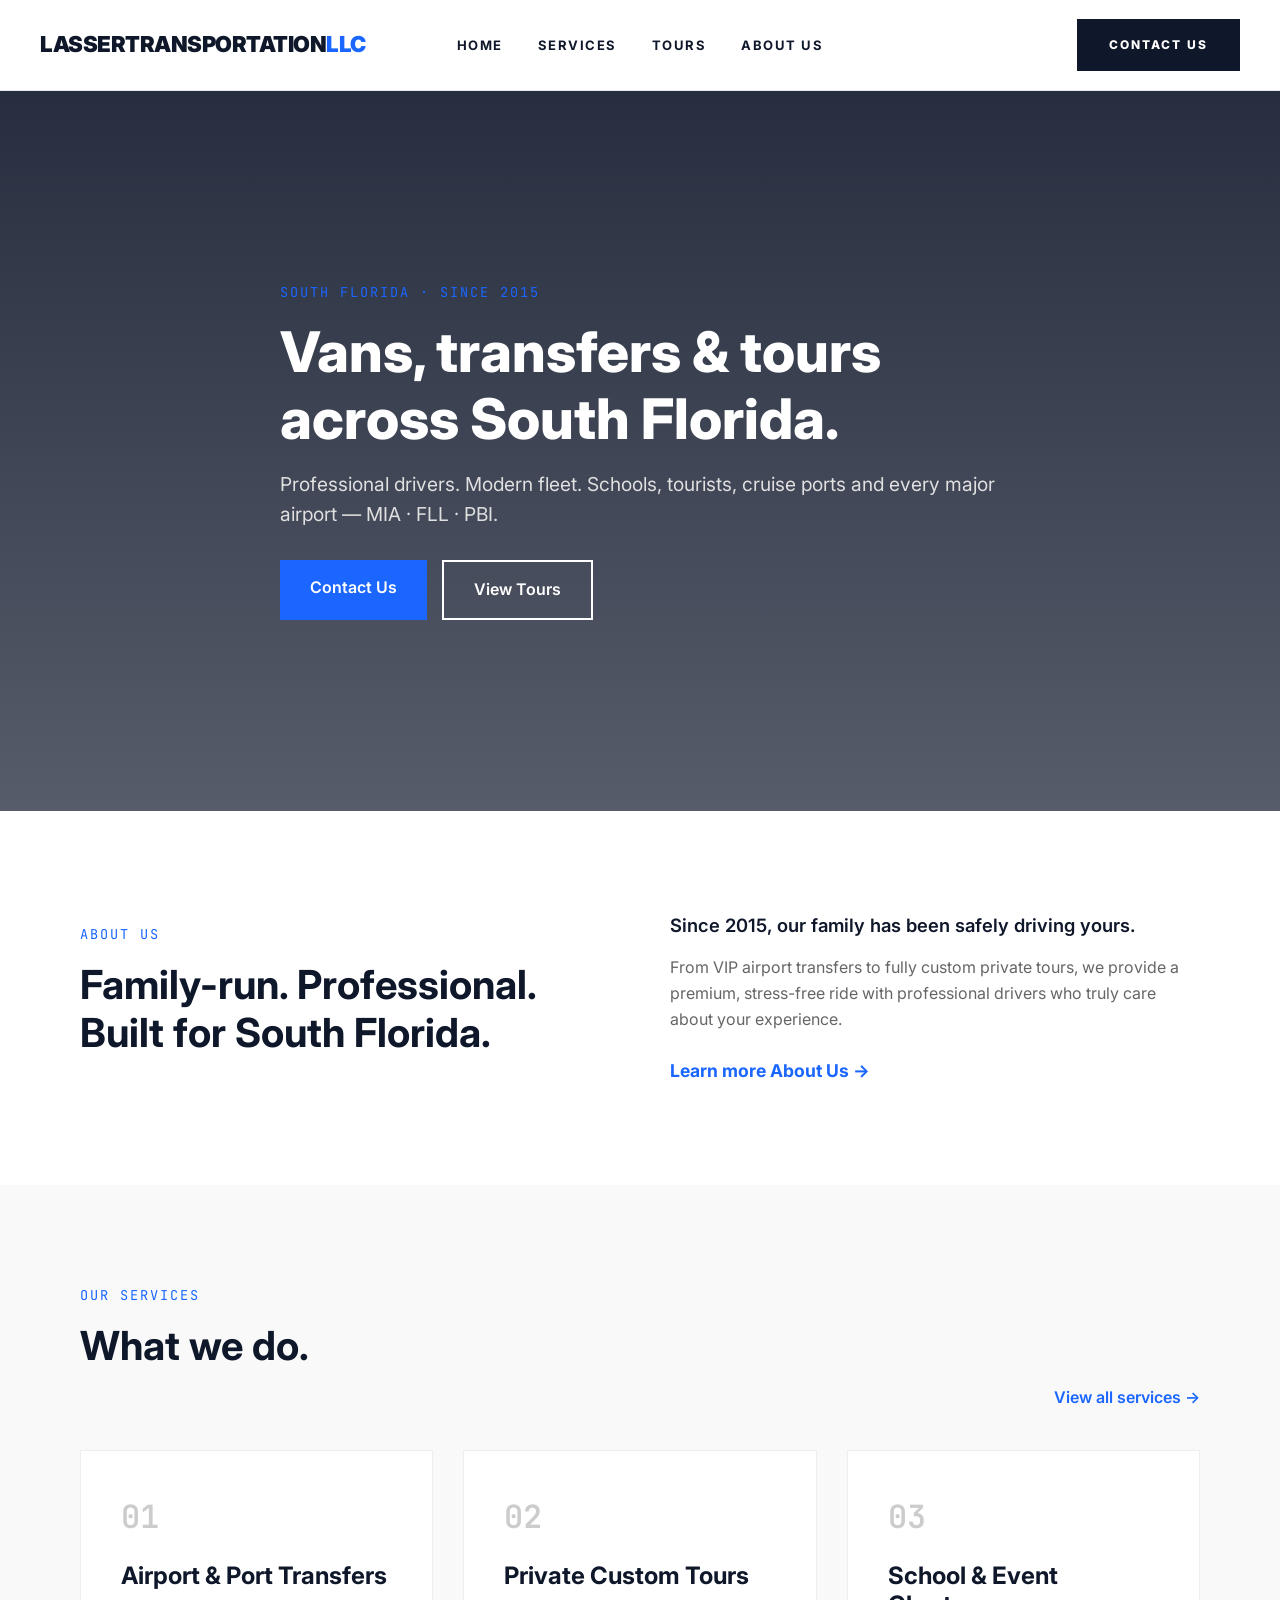
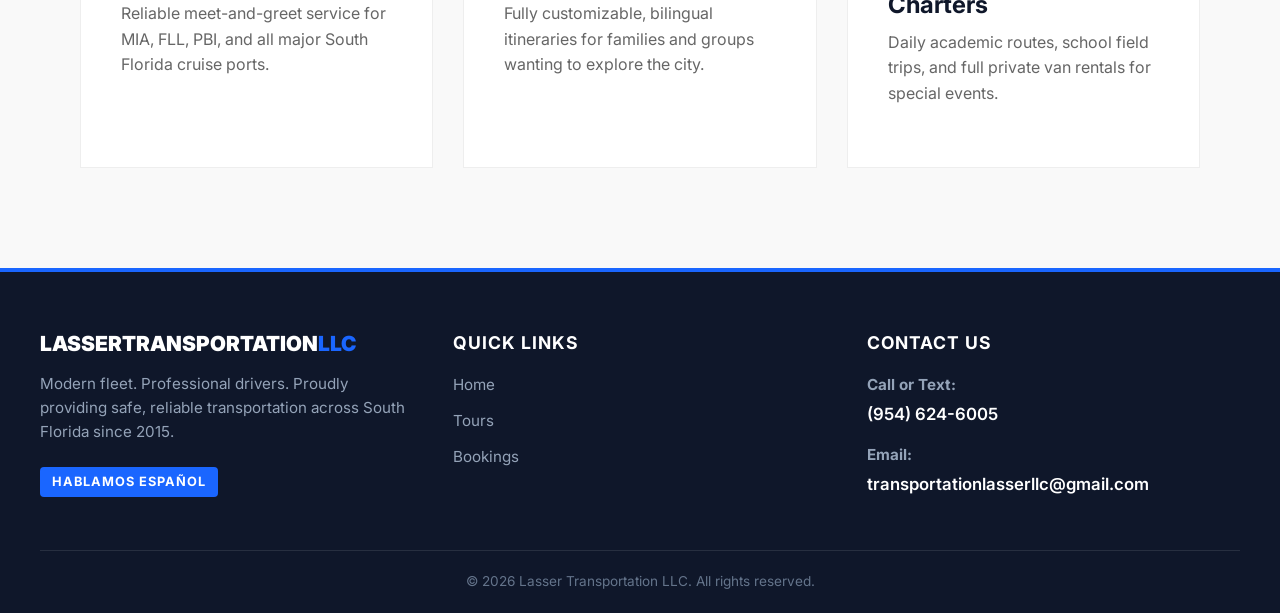
==== commit ea1e50a7: "section" ====
--- a/index.html
+++ b/index.html
@@ -56,7 +56,7 @@
         </p>
         
         <!-- ATTENTION-GRABBING LINK TO THE NEW ABOUT US PAGE -->
-        <a href="aboutus.html" class="link-arrow" style="font-weight: 700; font-size: 1.1rem; color: #1a66ff;">See why South Florida rides with us &rarr;</a>
+        <a href="aboutus.html" class="link-arrow" style="font-weight: 700; font-size: 1.1rem; color: #1a66ff;">Learn more About Us &rarr;</a>
       </div>
     </div>
   </section>
